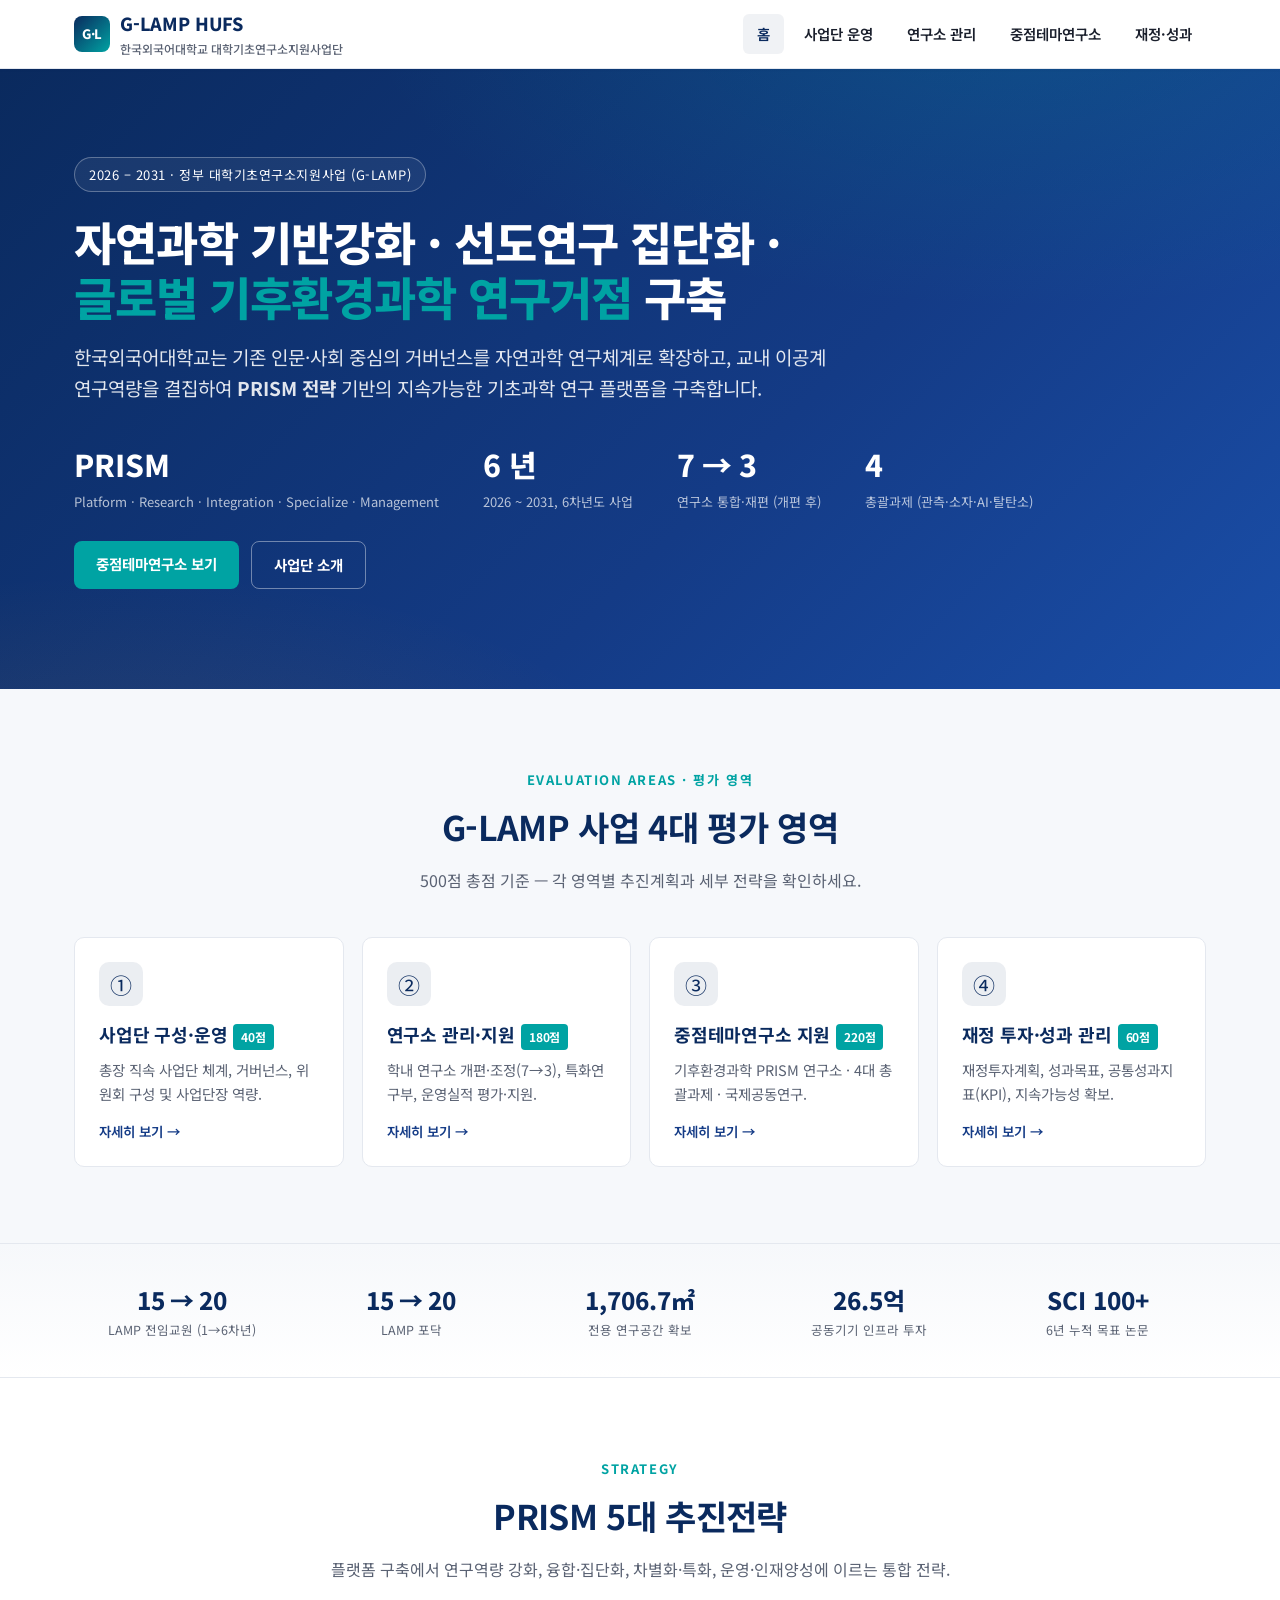
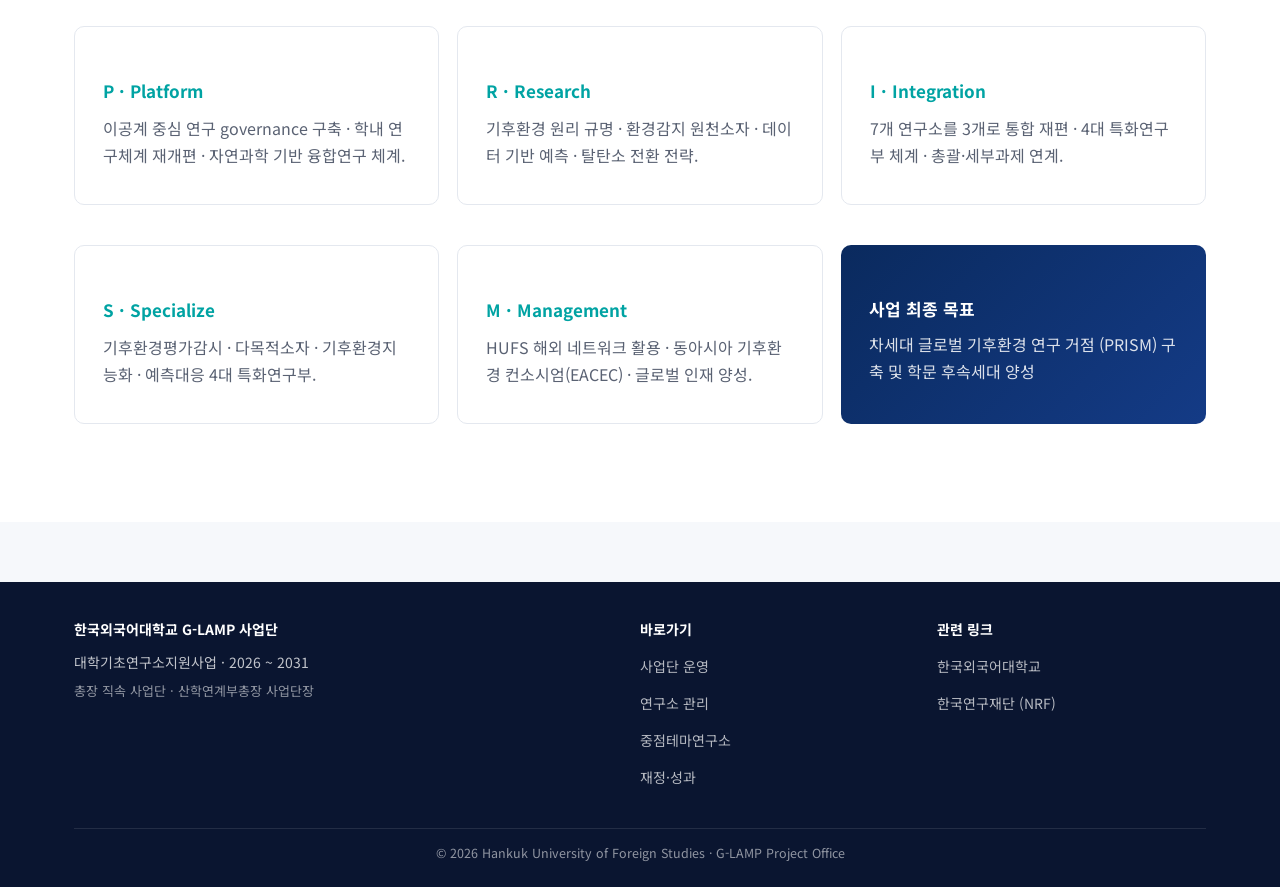
==== index.html @ f925153c "Add G-LAMP HUFS site (index + 4 evaluation area pages) - Hero, PRISM strategy, and 4 evaluation card" ====
<!DOCTYPE html>
<html lang="ko">
<head>
<meta charset="UTF-8" />
<meta name="viewport" content="width=device-width, initial-scale=1.0" />
<title>G-LAMP HUFS · 한국외국어대학교 대학기초연구소지원사업단</title>
<meta name="description" content="한국외국어대학교 G-LAMP 사업단 — 2026년 대학기초연구소지원사업. 기후환경과학 기반 PRISM 연구거점 구축." />
<link rel="preconnect" href="https://fonts.googleapis.com">
<link rel="preconnect" href="https://fonts.gstatic.com" crossorigin>
<link href="https://fonts.googleapis.com/css2?family=Noto+Sans+KR:wght@400;500;700;800&display=swap" rel="stylesheet">
<link rel="stylesheet" href="assets/css/style.css" />
</head>
<body>

<header class="site-header">
  <div class="container nav">
    <a class="brand" href="index.html">
      <span class="brand-mark">G·L</span>
      <span>G-LAMP HUFS<small>한국외국어대학교 대학기초연구소지원사업단</small></span>
    </a>
    <button class="nav-toggle" aria-label="menu">☰</button>
    <nav class="nav-menu">
      <a href="index.html">홈</a>
      <a href="about.html">사업단 운영</a>
      <a href="institutes.html">연구소 관리</a>
      <a href="prism.html">중점테마연구소</a>
      <a href="finance.html">재정·성과</a>
    </nav>
  </div>
</header>

<!-- ============ HERO ============ -->
<section class="hero">
  <div class="container">
    <span class="hero-eyebrow">2026 – 2031 · 정부 대학기초연구소지원사업 (G-LAMP)</span>
    <h1>
      자연과학 기반강화 · 선도연구 집단화 ·<br />
      <span class="accent">글로벌 기후환경과학 연구거점</span> 구축
    </h1>
    <p class="lead">
      한국외국어대학교는 기존 인문·사회 중심의 거버넌스를 자연과학 연구체계로 확장하고,
      교내 이공계 연구역량을 결집하여 <strong>PRISM 전략</strong> 기반의 지속가능한 기초과학 연구 플랫폼을 구축합니다.
    </p>

    <div class="hero-meta">
      <div class="item"><span class="num">PRISM</span><span class="label">Platform · Research · Integration · Specialize · Management</span></div>
      <div class="item"><span class="num">6 년</span><span class="label">2026 ~ 2031, 6차년도 사업</span></div>
      <div class="item"><span class="num">7 → 3</span><span class="label">연구소 통합·재편 (개편 후)</span></div>
      <div class="item"><span class="num">4</span><span class="label">총괄과제 (관측·소자·AI·탈탄소)</span></div>
    </div>

    <div class="btn-group">
      <a class="btn" href="prism.html">중점테마연구소 보기</a>
      <a class="btn ghost" href="about.html">사업단 소개</a>
    </div>
  </div>
</section>

<!-- ============ KEY PILLARS ============ -->
<section class="section">
  <div class="container">
    <div class="section-head">
      <span class="kicker">Evaluation Areas · 평가 영역</span>
      <h2>G-LAMP 사업 4대 평가 영역</h2>
      <p>500점 총점 기준 — 각 영역별 추진계획과 세부 전략을 확인하세요.</p>
    </div>

    <div class="cards">
      <a class="card" href="about.html">
        <div class="ico">①</div>
        <h3>사업단 구성·운영<span class="score">40점</span></h3>
        <p>총장 직속 사업단 체계, 거버넌스, 위원회 구성 및 사업단장 역량.</p>
        <div class="more">자세히 보기 →</div>
      </a>
      <a class="card" href="institutes.html">
        <div class="ico">②</div>
        <h3>연구소 관리·지원<span class="score">180점</span></h3>
        <p>학내 연구소 개편·조정(7→3), 특화연구부, 운영실적 평가·지원.</p>
        <div class="more">자세히 보기 →</div>
      </a>
      <a class="card" href="prism.html">
        <div class="ico">③</div>
        <h3>중점테마연구소 지원<span class="score">220점</span></h3>
        <p>기후환경과학 PRISM 연구소 · 4대 총괄과제 · 국제공동연구.</p>
        <div class="more">자세히 보기 →</div>
      </a>
      <a class="card" href="finance.html">
        <div class="ico">④</div>
        <h3>재정 투자·성과 관리<span class="score">60점</span></h3>
        <p>재정투자계획, 성과목표, 공통성과지표(KPI), 지속가능성 확보.</p>
        <div class="more">자세히 보기 →</div>
      </a>
    </div>
  </div>
</section>

<!-- ============ STRIP STATS ============ -->
<section class="strip">
  <div class="container">
    <div class="strip-grid">
      <div class="it"><div class="n">15 → 20</div><div class="l">LAMP 전임교원 (1→6차년)</div></div>
      <div class="it"><div class="n">15 → 20</div><div class="l">LAMP 포닥</div></div>
      <div class="it"><div class="n">1,706.7㎡</div><div class="l">전용 연구공간 확보</div></div>
      <div class="it"><div class="n">26.5억</div><div class="l">공동기기 인프라 투자</div></div>
      <div class="it"><div class="n">SCI 100+</div><div class="l">6년 누적 목표 논문</div></div>
    </div>
  </div>
</section>

<!-- ============ PRISM strategy ============ -->
<section class="section alt">
  <div class="container">
    <div class="section-head">
      <span class="kicker">Strategy</span>
      <h2>PRISM 5대 추진전략</h2>
      <p>플랫폼 구축에서 연구역량 강화, 융합·집단화, 차별화·특화, 운영·인재양성에 이르는 통합 전략.</p>
    </div>
    <div class="grid-3">
      <div class="block">
        <h3 style="color:var(--c-accent)">P · Platform</h3>
        <p class="muted">이공계 중심 연구 governance 구축 · 학내 연구체계 재개편 · 자연과학 기반 융합연구 체계.</p>
      </div>
      <div class="block">
        <h3 style="color:var(--c-accent)">R · Research</h3>
        <p class="muted">기후환경 원리 규명 · 환경감지 원천소자 · 데이터 기반 예측 · 탈탄소 전환 전략.</p>
      </div>
      <div class="block">
        <h3 style="color:var(--c-accent)">I · Integration</h3>
        <p class="muted">7개 연구소를 3개로 통합 재편 · 4대 특화연구부 체계 · 총괄·세부과제 연계.</p>
      </div>
      <div class="block">
        <h3 style="color:var(--c-accent)">S · Specialize</h3>
        <p class="muted">기후환경평가감시 · 다목적소자 · 기후환경지능화 · 예측대응 4대 특화연구부.</p>
      </div>
      <div class="block">
        <h3 style="color:var(--c-accent)">M · Management</h3>
        <p class="muted">HUFS 해외 네트워크 활용 · 동아시아 기후환경 컨소시엄(EACEC) · 글로벌 인재 양성.</p>
      </div>
      <div class="block" style="background:linear-gradient(135deg,#0a2a5e,#143b86);color:#fff;border:0">
        <h3 style="color:#fff;border:0;margin-bottom:8px">사업 최종 목표</h3>
        <p style="color:rgba(255,255,255,0.85);margin:0">차세대 글로벌 기후환경 연구 거점 (PRISM) 구축 및 학문 후속세대 양성</p>
      </div>
    </div>
  </div>
</section>

<!-- ============ Footer ============ -->
<footer class="site-footer">
  <div class="container">
    <div class="ft-grid">
      <div>
        <h4>한국외국어대학교 G-LAMP 사업단</h4>
        <p style="margin:0 0 6px">대학기초연구소지원사업 · 2026 ~ 2031</p>
        <p class="muted" style="color:rgba(255,255,255,0.55);font-size:13px;margin:0">총장 직속 사업단 · 산학연계부총장 사업단장</p>
      </div>
      <div>
        <h4>바로가기</h4>
        <p><a href="about.html">사업단 운영</a></p>
        <p><a href="institutes.html">연구소 관리</a></p>
        <p><a href="prism.html">중점테마연구소</a></p>
        <p><a href="finance.html">재정·성과</a></p>
      </div>
      <div>
        <h4>관련 링크</h4>
        <p><a href="https://www.hufs.ac.kr" target="_blank" rel="noopener">한국외국어대학교</a></p>
        <p><a href="https://www.nrf.re.kr" target="_blank" rel="noopener">한국연구재단 (NRF)</a></p>
      </div>
    </div>
    <div class="copy">© 2026 Hankuk University of Foreign Studies · G-LAMP Project Office</div>
  </div>
</footer>

<script src="assets/js/main.js"></script>
</body>
</html>
---- assets/css/style.css ----
/* ========= G-LAMP HUFS — Base ========= */
:root {
  --c-primary: #0a2a5e;       /* HUFS deep navy */
  --c-primary-2: #143b86;
  --c-accent: #00a3a3;        /* teal accent (climate/env feel) */
  --c-accent-2: #f5a623;      /* warm highlight */
  --c-bg: #f6f8fb;
  --c-surface: #ffffff;
  --c-text: #1a1f2c;
  --c-muted: #5a6273;
  --c-border: #e4e8ef;
  --shadow-sm: 0 1px 3px rgba(10, 42, 94, 0.06);
  --shadow-md: 0 4px 16px rgba(10, 42, 94, 0.08);
  --radius: 10px;
  --max: 1180px;
}

* { box-sizing: border-box; }
html { scroll-behavior: smooth; }
body {
  margin: 0;
  font-family: "Noto Sans KR", -apple-system, BlinkMacSystemFont, "Segoe UI", Pretendard, Arial, sans-serif;
  color: var(--c-text);
  background: var(--c-bg);
  line-height: 1.65;
  font-size: 16px;
  -webkit-font-smoothing: antialiased;
}
a { color: var(--c-primary-2); text-decoration: none; }
a:hover { text-decoration: underline; }

.container { max-width: var(--max); margin: 0 auto; padding: 0 24px; }

/* ========= Header / Nav ========= */
.site-header {
  background: var(--c-surface);
  border-bottom: 1px solid var(--c-border);
  position: sticky; top: 0; z-index: 50;
  box-shadow: var(--shadow-sm);
}
.nav {
  display: flex; align-items: center; justify-content: space-between;
  height: 68px;
}
.brand {
  display: flex; align-items: center; gap: 10px;
  font-weight: 800; color: var(--c-primary);
  font-size: 18px; letter-spacing: -0.01em;
}
.brand-mark {
  width: 36px; height: 36px; border-radius: 8px;
  background: linear-gradient(135deg, var(--c-primary) 0%, var(--c-accent) 100%);
  color: #fff; display: grid; place-items: center; font-weight: 800; font-size: 13px;
}
.brand small { display: block; font-weight: 500; color: var(--c-muted); font-size: 12px; letter-spacing: 0; }
.nav-menu { display: flex; gap: 6px; align-items: center; }
.nav-menu a {
  color: var(--c-text); padding: 8px 14px; border-radius: 6px;
  font-size: 14.5px; font-weight: 600;
}
.nav-menu a:hover { background: var(--c-bg); text-decoration: none; }
.nav-menu a.active { color: var(--c-primary); background: rgba(10,42,94,0.06); }
.nav-toggle { display: none; background: none; border: 0; font-size: 22px; cursor: pointer; color: var(--c-primary); }

@media (max-width: 880px) {
  .nav-menu {
    position: absolute; top: 68px; left: 0; right: 0;
    flex-direction: column; background: var(--c-surface);
    border-bottom: 1px solid var(--c-border);
    padding: 12px 24px; gap: 0; display: none;
  }
  .nav-menu.open { display: flex; }
  .nav-menu a { padding: 12px 8px; width: 100%; }
  .nav-toggle { display: block; }
}

/* ========= Hero ========= */
.hero {
  background:
    radial-gradient(1100px 500px at 80% -10%, rgba(0,163,163,0.20), transparent 60%),
    radial-gradient(900px 400px at 10% 120%, rgba(245,166,35,0.10), transparent 60%),
    linear-gradient(135deg, #0a2a5e 0%, #143b86 60%, #1a4ea8 100%);
  color: #fff; padding: 88px 0 100px; position: relative; overflow: hidden;
}
.hero-eyebrow {
  display: inline-block; padding: 6px 14px; border: 1px solid rgba(255,255,255,0.3);
  border-radius: 999px; font-size: 13px; letter-spacing: 0.04em; margin-bottom: 22px;
  background: rgba(255,255,255,0.06);
}
.hero h1 {
  font-size: clamp(28px, 4.4vw, 46px); line-height: 1.18; margin: 0 0 18px;
  font-weight: 800; letter-spacing: -0.02em;
}
.hero h1 .accent { color: var(--c-accent); }
.hero p.lead {
  font-size: clamp(16px, 1.8vw, 19px); max-width: 760px; color: rgba(255,255,255,0.88);
  margin: 0 0 36px;
}
.hero-meta { display: flex; flex-wrap: wrap; gap: 30px 44px; }
.hero-meta .item .num { display: block; font-size: 30px; font-weight: 800; color: #fff; }
.hero-meta .item .label { display: block; font-size: 13px; color: rgba(255,255,255,0.7); margin-top: 2px; }

/* ========= Section ========= */
.section { padding: 76px 0; }
.section.alt { background: var(--c-surface); }
.section-head { text-align: center; margin-bottom: 44px; }
.section-head .kicker {
  display: inline-block; color: var(--c-accent); font-weight: 700;
  font-size: 13px; letter-spacing: 0.12em; text-transform: uppercase;
}
.section-head h2 {
  font-size: clamp(24px, 3vw, 34px); margin: 8px 0 12px;
  letter-spacing: -0.02em; color: var(--c-primary);
}
.section-head p { color: var(--c-muted); max-width: 720px; margin: 0 auto; }

/* ========= Cards ========= */
.cards { display: grid; grid-template-columns: repeat(4, 1fr); gap: 18px; }
@media (max-width: 980px) { .cards { grid-template-columns: repeat(2, 1fr); } }
@media (max-width: 560px) { .cards { grid-template-columns: 1fr; } }

.card {
  background: var(--c-surface); border: 1px solid var(--c-border);
  border-radius: var(--radius); padding: 24px; transition: all .2s ease;
  display: block; color: inherit;
}
.card:hover {
  transform: translateY(-3px); box-shadow: var(--shadow-md);
  border-color: rgba(10,42,94,0.20); text-decoration: none;
}
.card .ico {
  width: 44px; height: 44px; border-radius: 10px; display: grid; place-items: center;
  background: rgba(10,42,94,0.08); color: var(--c-primary);
  font-size: 22px; margin-bottom: 14px;
}
.card h3 { margin: 0 0 8px; font-size: 18px; color: var(--c-primary); letter-spacing: -0.01em; }
.card .score {
  display: inline-block; background: var(--c-accent); color: #fff; font-size: 12px;
  font-weight: 700; padding: 3px 8px; border-radius: 4px; margin-left: 6px;
}
.card p { margin: 0; font-size: 14.5px; color: var(--c-muted); }
.card .more { margin-top: 14px; font-size: 13.5px; color: var(--c-primary-2); font-weight: 600; }

/* ========= Highlight strip ========= */
.strip {
  background: linear-gradient(180deg, var(--c-bg), var(--c-surface));
  border-top: 1px solid var(--c-border); border-bottom: 1px solid var(--c-border);
}
.strip-grid {
  display: grid; grid-template-columns: repeat(5, 1fr); gap: 12px; padding: 36px 0;
  text-align: center;
}
@media (max-width: 880px) { .strip-grid { grid-template-columns: repeat(2, 1fr); } }
.strip-grid .it .n { font-size: 24px; font-weight: 800; color: var(--c-primary); }
.strip-grid .it .l { font-size: 12.5px; color: var(--c-muted); }

/* ========= Sub page hero ========= */
.subhero {
  background: linear-gradient(135deg, #0a2a5e 0%, #143b86 100%);
  color: #fff; padding: 56px 0 64px;
}
.subhero .kicker { color: var(--c-accent); font-size: 13px; letter-spacing: 0.12em; font-weight: 700; text-transform: uppercase; }
.subhero h1 { margin: 8px 0 8px; font-size: clamp(24px, 3.6vw, 36px); letter-spacing: -0.02em; }
.subhero p { color: rgba(255,255,255,0.85); margin: 0; max-width: 760px; }
.subhero .badge {
  display: inline-block; background: var(--c-accent); color: #fff;
  padding: 4px 10px; border-radius: 4px; font-weight: 700; font-size: 13px; margin-left: 8px;
}

/* ========= Content blocks ========= */
.block { background: var(--c-surface); border: 1px solid var(--c-border); border-radius: var(--radius); padding: 28px; margin-bottom: 22px; }
.block h2 { margin-top: 0; color: var(--c-primary); font-size: 22px; letter-spacing: -0.01em; border-bottom: 2px solid var(--c-primary); padding-bottom: 10px; margin-bottom: 18px; }
.block h3 { color: var(--c-primary-2); font-size: 17px; margin: 22px 0 10px; }
.block ul, .block ol { padding-left: 22px; margin: 8px 0; }
.block li { margin: 6px 0; }
.block p { margin: 8px 0; }

/* ========= Tables ========= */
table.t {
  width: 100%; border-collapse: collapse; margin: 14px 0;
  font-size: 14.5px; background: var(--c-surface);
}
table.t th, table.t td {
  border: 1px solid var(--c-border); padding: 10px 12px; text-align: left;
  vertical-align: top;
}
table.t thead th { background: var(--c-primary); color: #fff; font-weight: 700; }
table.t tbody tr:nth-child(even) { background: #fafbfd; }
.table-wrap { overflow-x: auto; }

/* ========= Tags / Pills ========= */
.tag {
  display: inline-block; padding: 4px 10px; background: rgba(10,42,94,0.08);
  color: var(--c-primary); border-radius: 999px; font-size: 12.5px; font-weight: 600; margin: 2px;
}
.tag.accent { background: rgba(0,163,163,0.15); color: #007878; }
.tag.warn { background: rgba(245,166,35,0.20); color: #b67500; }

/* ========= Grid layouts ========= */
.grid-2 { display: grid; grid-template-columns: 1fr 1fr; gap: 18px; }
.grid-3 { display: grid; grid-template-columns: repeat(3, 1fr); gap: 18px; }
@media (max-width: 800px) {
  .grid-2, .grid-3 { grid-template-columns: 1fr; }
}
.kpi {
  background: linear-gradient(180deg, #fff, #f9fbfe);
  border: 1px solid var(--c-border); border-radius: var(--radius);
  padding: 18px 20px;
}
.kpi .num { font-size: 26px; font-weight: 800; color: var(--c-primary); }
.kpi .label { font-size: 13px; color: var(--c-muted); margin-top: 4px; }

/* ========= Timeline ========= */
.timeline { position: relative; margin: 20px 0; padding-left: 28px; }
.timeline::before {
  content: ""; position: absolute; left: 8px; top: 0; bottom: 0;
  width: 2px; background: var(--c-primary);
}
.timeline .item { position: relative; margin-bottom: 22px; }
.timeline .item::before {
  content: ""; position: absolute; left: -25px; top: 6px;
  width: 12px; height: 12px; border-radius: 50%;
  background: var(--c-accent); border: 2px solid var(--c-primary);
}
.timeline .year { font-weight: 800; color: var(--c-primary); margin-bottom: 2px; }
.timeline .desc { font-size: 14.5px; color: var(--c-muted); }

/* ========= Footer ========= */
.site-footer {
  background: #0a1530; color: rgba(255,255,255,0.75);
  padding: 36px 0 24px; margin-top: 60px; font-size: 14px;
}
.site-footer .ft-grid {
  display: grid; grid-template-columns: 2fr 1fr 1fr; gap: 28px;
}
@media (max-width: 760px) { .site-footer .ft-grid { grid-template-columns: 1fr; } }
.site-footer h4 { color: #fff; margin: 0 0 10px; font-size: 14px; }
.site-footer a { color: rgba(255,255,255,0.7); }
.site-footer a:hover { color: #fff; }
.site-footer .copy {
  border-top: 1px solid rgba(255,255,255,0.1); padding-top: 14px; margin-top: 24px;
  font-size: 12.5px; color: rgba(255,255,255,0.55); text-align: center;
}

/* ========= Misc ========= */
.muted { color: var(--c-muted); }
.center { text-align: center; }
.btn {
  display: inline-block; background: var(--c-accent); color: #fff;
  padding: 11px 22px; border-radius: 8px; font-weight: 700; font-size: 14.5px;
  border: 0; cursor: pointer; transition: all .2s ease;
}
.btn:hover { background: #008989; text-decoration: none; transform: translateY(-1px); }
.btn.ghost { background: transparent; border: 1px solid rgba(255,255,255,0.4); color: #fff; }
.btn.ghost:hover { background: rgba(255,255,255,0.1); }
.btn-group { display: flex; gap: 12px; flex-wrap: wrap; margin-top: 28px; }
hr.sep { border: 0; height: 1px; background: var(--c-border); margin: 24px 0; }
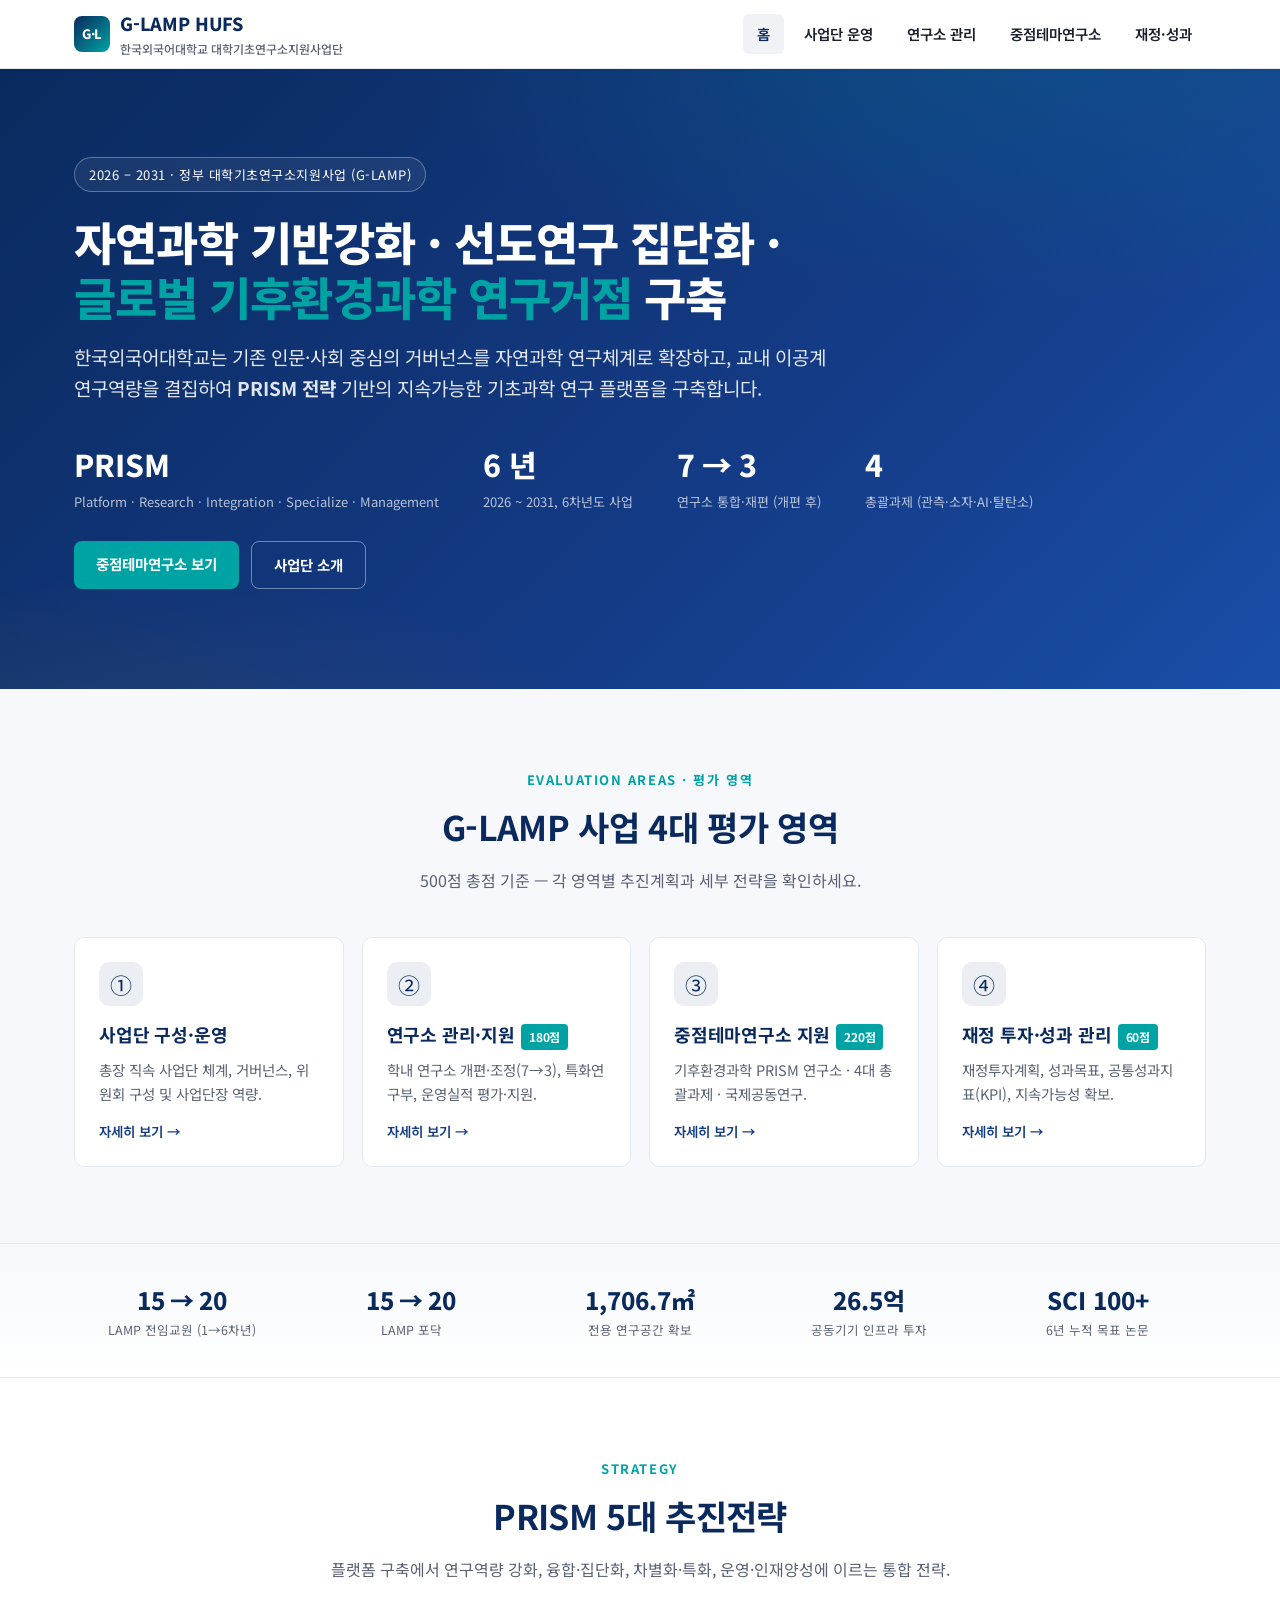
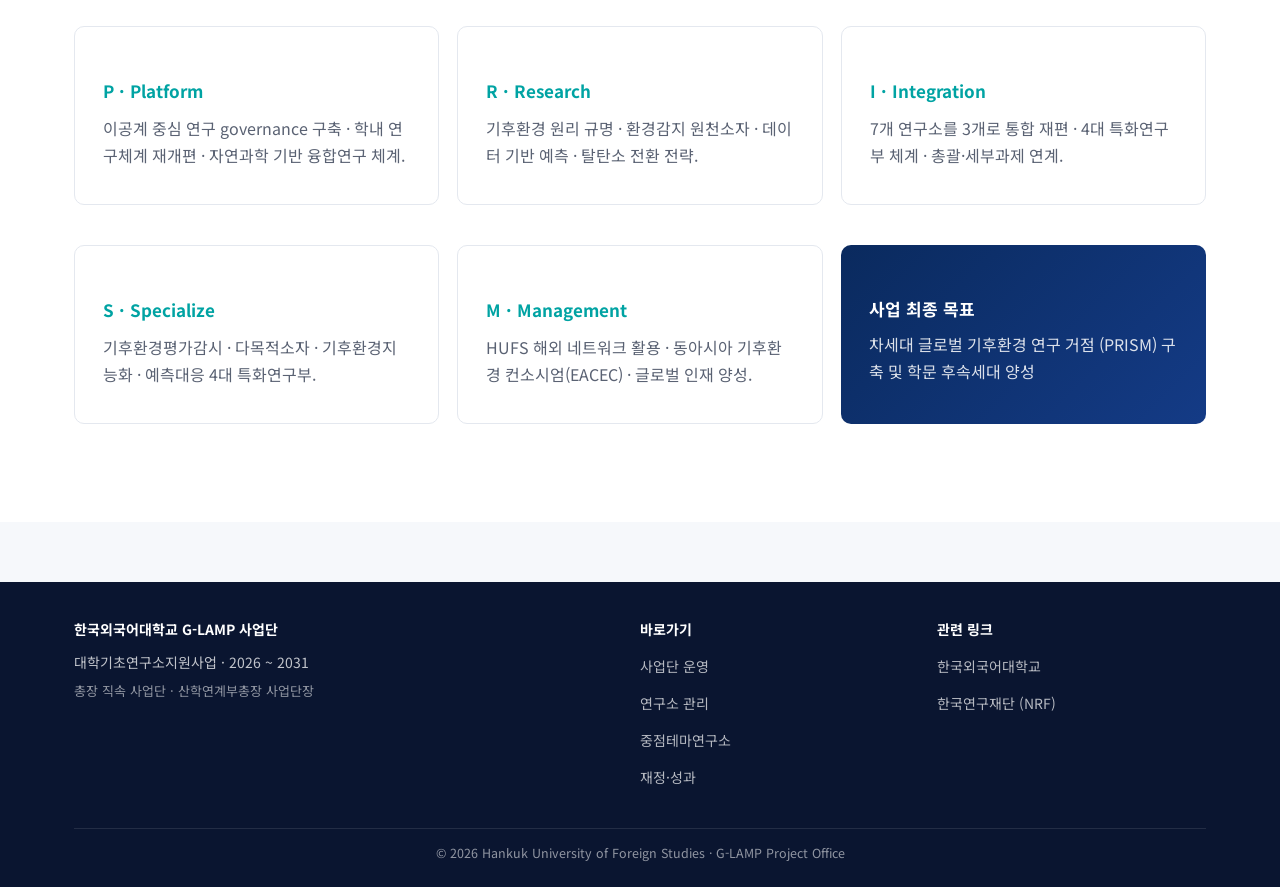
==== commit c57bbb21: "update index.html" ====
--- a/index.html
+++ b/index.html
@@ -68,7 +68,8 @@
     <div class="cards">
       <a class="card" href="about.html">
         <div class="ico">①</div>
-        <h3>사업단 구성·운영<span class="score">40점</span></h3>
+        <h3>사업단 구성·운영</h3>
+<!-- <span class="score">40점</span></h3> -->
         <p>총장 직속 사업단 체계, 거버넌스, 위원회 구성 및 사업단장 역량.</p>
         <div class="more">자세히 보기 →</div>
       </a>
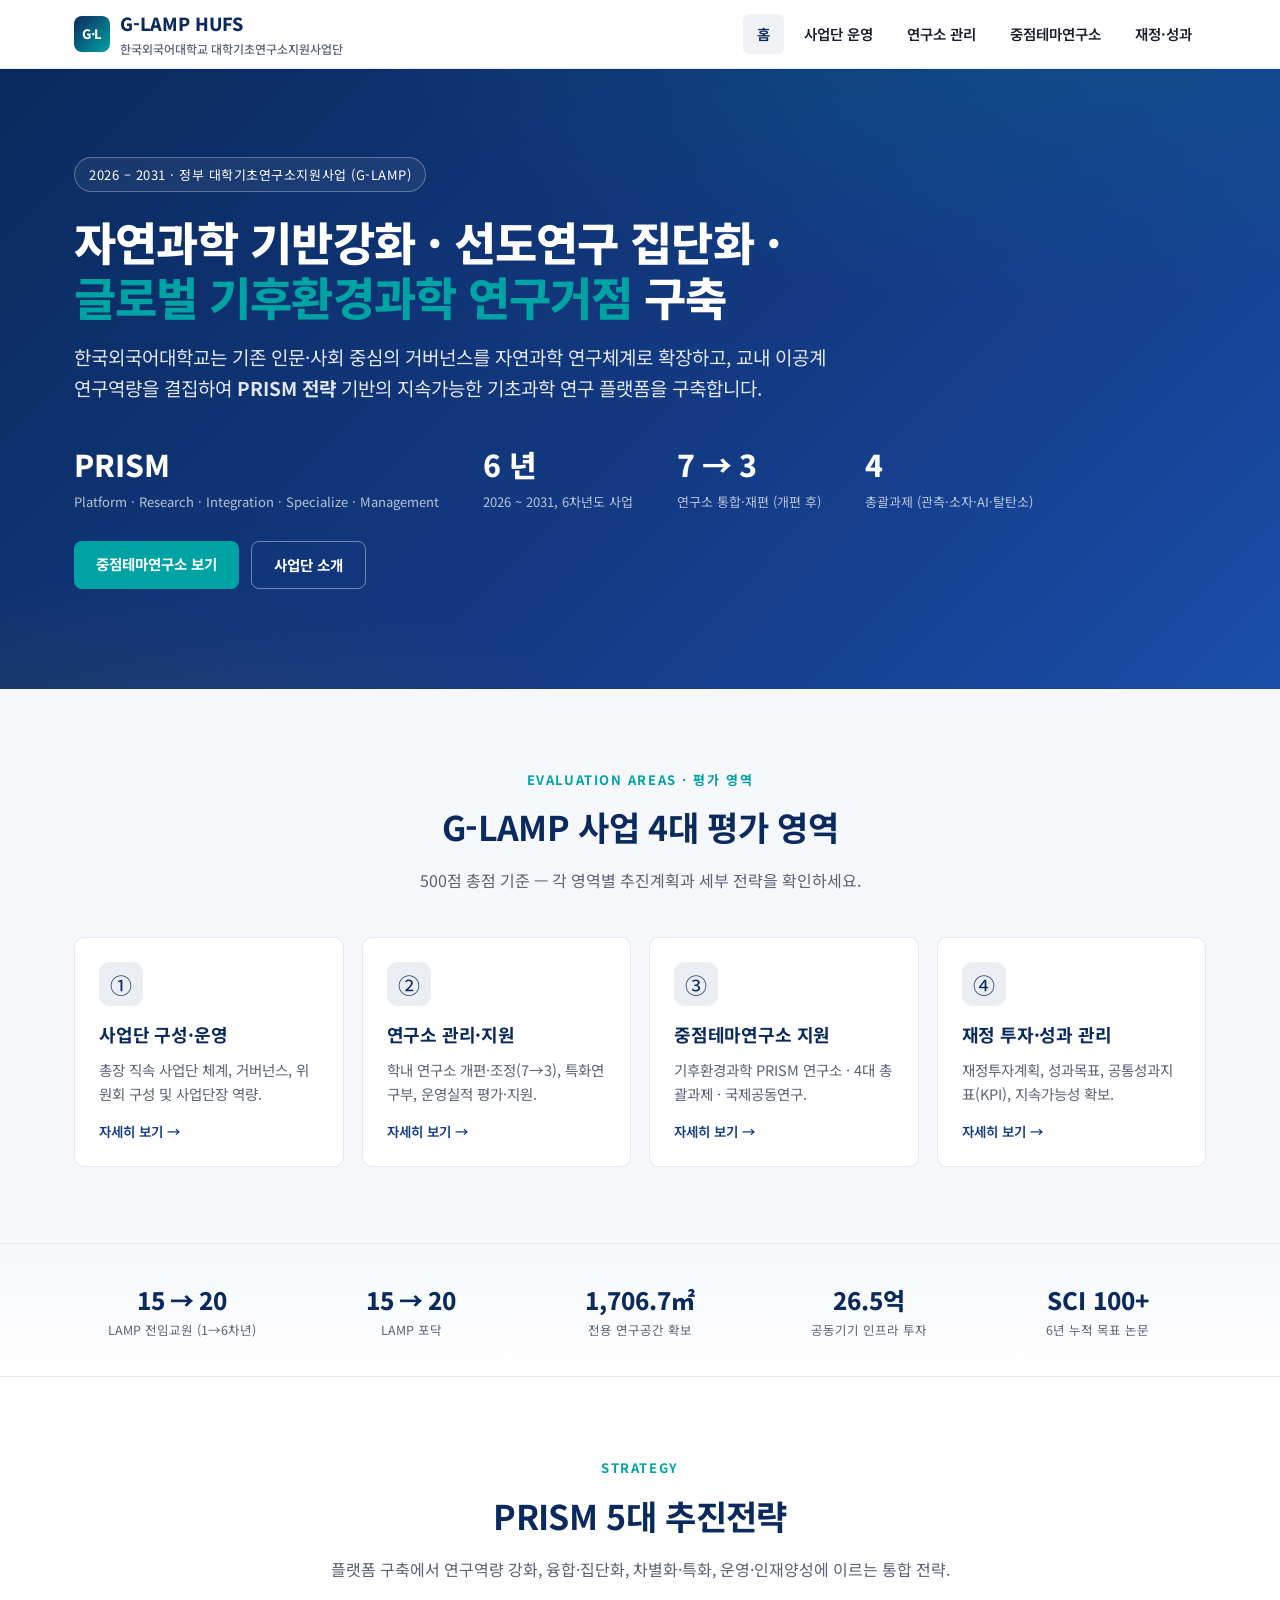
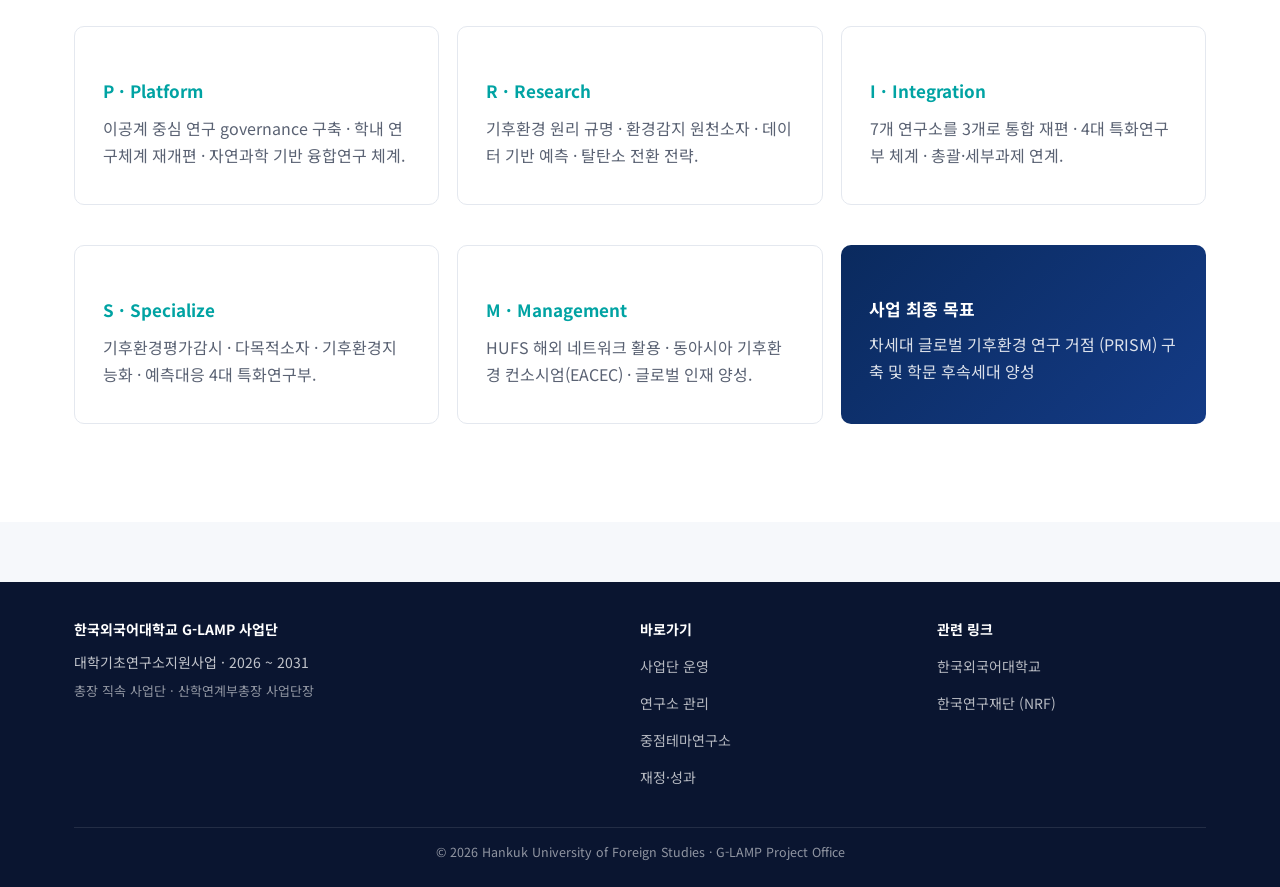
==== commit 1866a1f1: "update html files" ====
--- a/index.html
+++ b/index.html
@@ -75,19 +75,22 @@
       </a>
       <a class="card" href="institutes.html">
         <div class="ico">②</div>
-        <h3>연구소 관리·지원<span class="score">180점</span></h3>
+        <h3>연구소 관리·지원</h3>
+<!-- <span class="score">180점</span> -->
         <p>학내 연구소 개편·조정(7→3), 특화연구부, 운영실적 평가·지원.</p>
         <div class="more">자세히 보기 →</div>
       </a>
       <a class="card" href="prism.html">
         <div class="ico">③</div>
-        <h3>중점테마연구소 지원<span class="score">220점</span></h3>
+        <h3>중점테마연구소 지원</h3>
+<!-- <span class="score">220점</span> -->
         <p>기후환경과학 PRISM 연구소 · 4대 총괄과제 · 국제공동연구.</p>
         <div class="more">자세히 보기 →</div>
       </a>
       <a class="card" href="finance.html">
         <div class="ico">④</div>
-        <h3>재정 투자·성과 관리<span class="score">60점</span></h3>
+        <h3>재정 투자·성과 관리</h3>
+<!-- <span class="score">60점</span> -->
         <p>재정투자계획, 성과목표, 공통성과지표(KPI), 지속가능성 확보.</p>
         <div class="more">자세히 보기 →</div>
       </a>
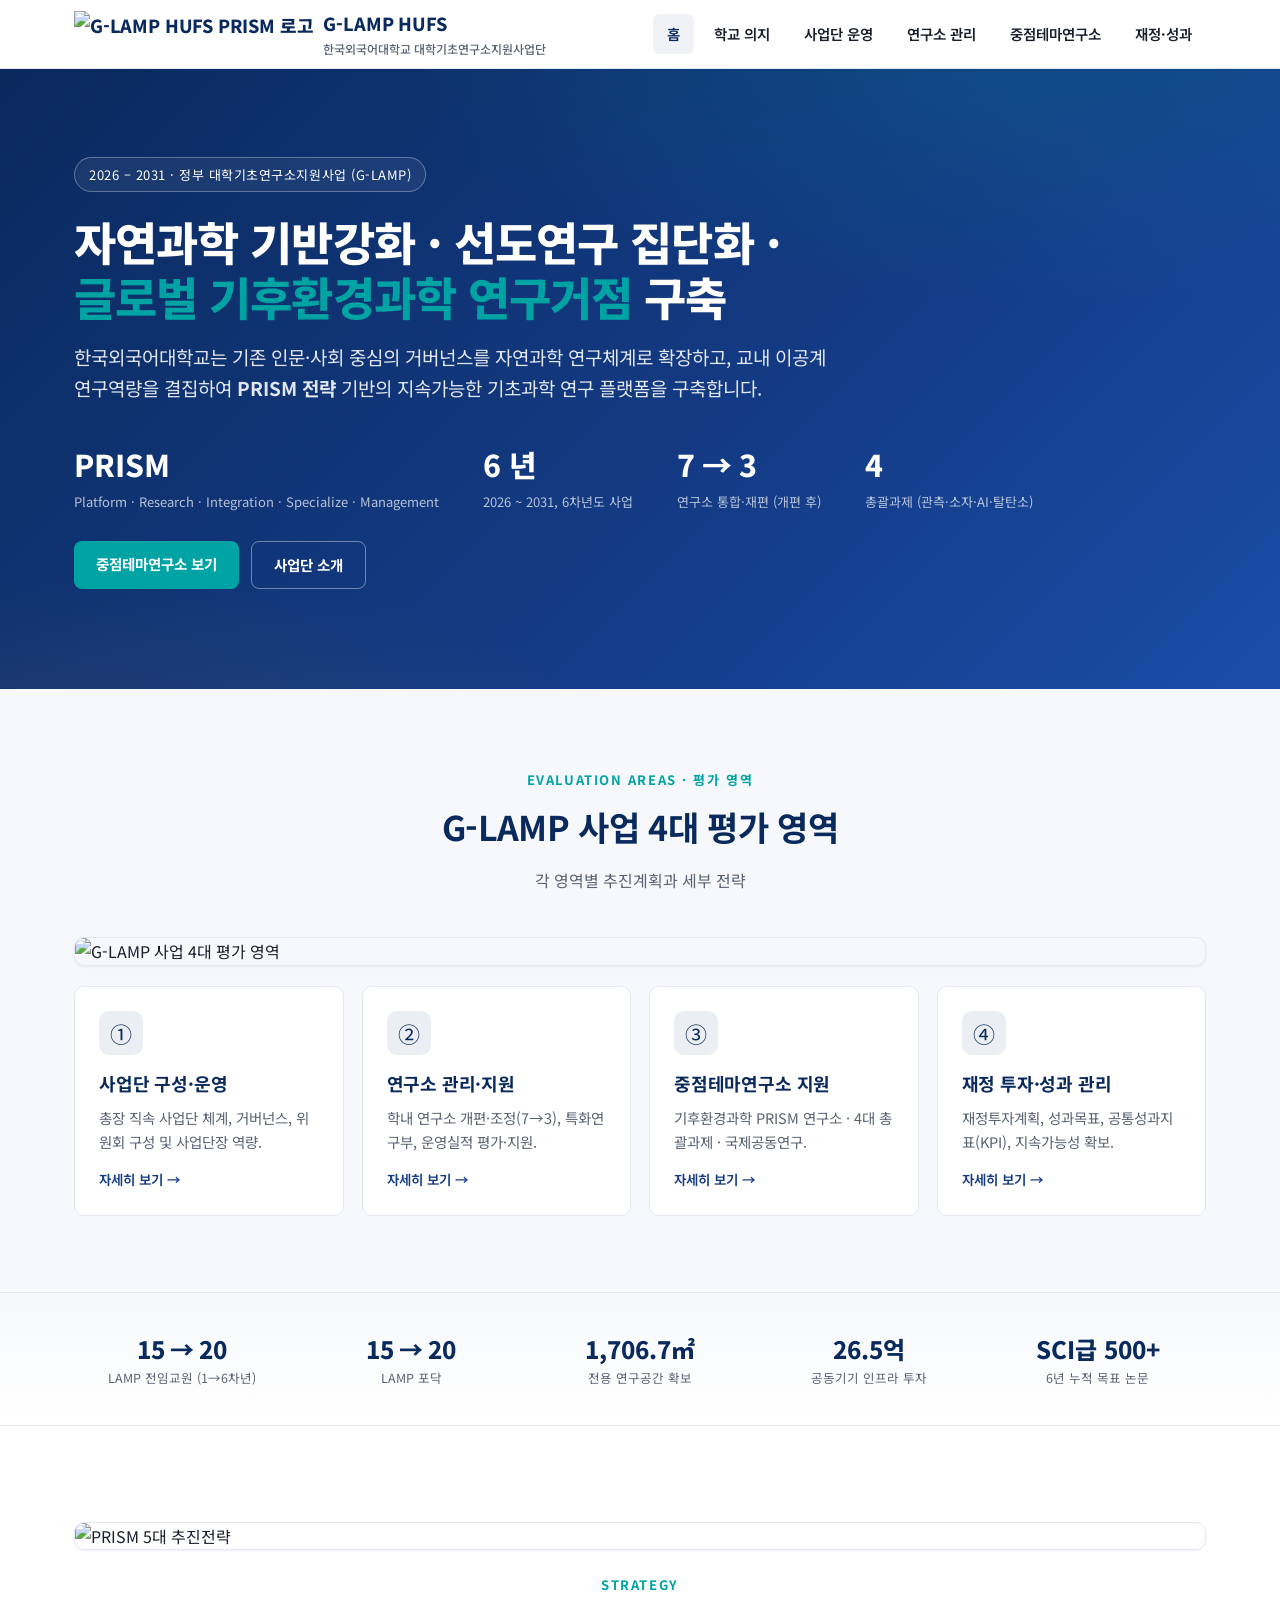
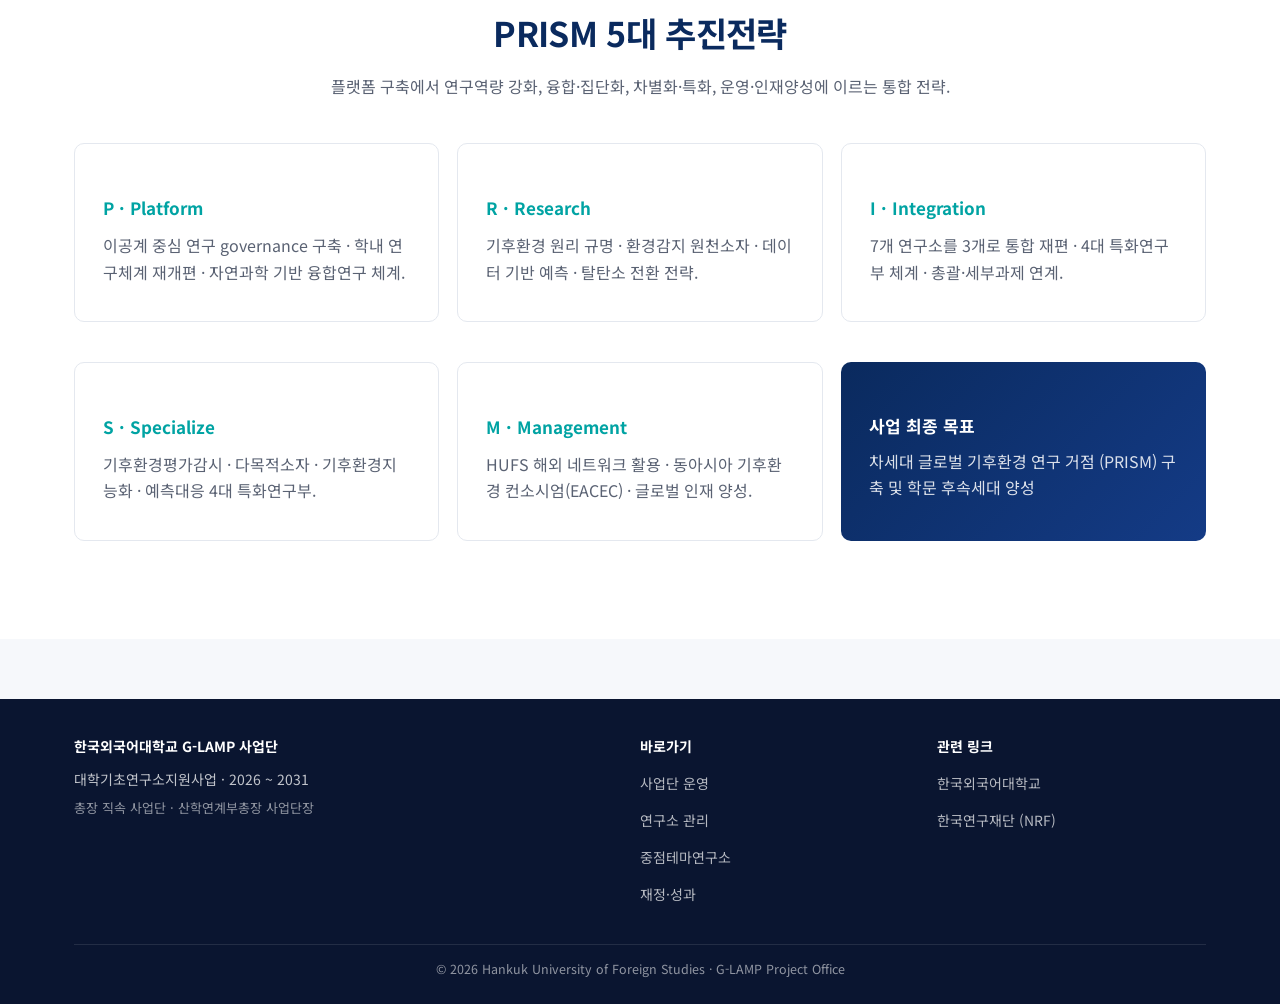
==== commit d991ca16: "add will.html, add images, and update content based on Kyowon's feedback" ====
--- a/index.html
+++ b/index.html
@@ -15,12 +15,13 @@
 <header class="site-header">
   <div class="container nav">
     <a class="brand" href="index.html">
-      <span class="brand-mark">G·L</span>
+      <img class="brand-logo" src="assets/img/logo_prism_tight.png" alt="G-LAMP HUFS PRISM 로고" />
       <span>G-LAMP HUFS<small>한국외국어대학교 대학기초연구소지원사업단</small></span>
     </a>
     <button class="nav-toggle" aria-label="menu">☰</button>
     <nav class="nav-menu">
       <a href="index.html">홈</a>
+      <a href="will.html">학교 의지</a>
       <a href="about.html">사업단 운영</a>
       <a href="institutes.html">연구소 관리</a>
       <a href="prism.html">중점테마연구소</a>
@@ -62,8 +63,10 @@
     <div class="section-head">
       <span class="kicker">Evaluation Areas · 평가 영역</span>
       <h2>G-LAMP 사업 4대 평가 영역</h2>
-      <p>500점 총점 기준 — 각 영역별 추진계획과 세부 전략을 확인하세요.</p>
+      <p>각 영역별 추진계획과 세부 전략</p>
     </div>
+
+    <img class="fig" src="assets/img/fig1.png" alt="G-LAMP 사업 4대 평가 영역" />
 
     <div class="cards">
       <a class="card" href="about.html">
@@ -106,7 +109,7 @@
       <div class="it"><div class="n">15 → 20</div><div class="l">LAMP 포닥</div></div>
       <div class="it"><div class="n">1,706.7㎡</div><div class="l">전용 연구공간 확보</div></div>
       <div class="it"><div class="n">26.5억</div><div class="l">공동기기 인프라 투자</div></div>
-      <div class="it"><div class="n">SCI 100+</div><div class="l">6년 누적 목표 논문</div></div>
+      <div class="it"><div class="n">SCI급 500+</div><div class="l">6년 누적 목표 논문</div></div>
     </div>
   </div>
 </section>
@@ -114,6 +117,7 @@
 <!-- ============ PRISM strategy ============ -->
 <section class="section alt">
   <div class="container">
+    <img class="fig" src="assets/img/fig2.png" alt="PRISM 5대 추진전략" />
     <div class="section-head">
       <span class="kicker">Strategy</span>
       <h2>PRISM 5대 추진전략</h2>
--- a/assets/css/style.css
+++ b/assets/css/style.css
@@ -52,6 +52,7 @@
   background: linear-gradient(135deg, var(--c-primary) 0%, var(--c-accent) 100%);
   color: #fff; display: grid; place-items: center; font-weight: 800; font-size: 13px;
 }
+.brand-logo { height: 46px; width: auto; display: block; }
 .brand small { display: block; font-weight: 500; color: var(--c-muted); font-size: 12px; letter-spacing: 0; }
 .nav-menu { display: flex; gap: 6px; align-items: center; }
 .nav-menu a {
@@ -242,6 +243,12 @@
   font-size: 12.5px; color: rgba(255,255,255,0.55); text-align: center;
 }
 
+/* ========= Figures ========= */
+.fig {
+  display: block; max-width: 100%; height: auto; margin: 20px auto;
+  border-radius: var(--radius); border: 1px solid var(--c-border); box-shadow: var(--shadow-sm);
+}
+
 /* ========= Misc ========= */
 .muted { color: var(--c-muted); }
 .center { text-align: center; }
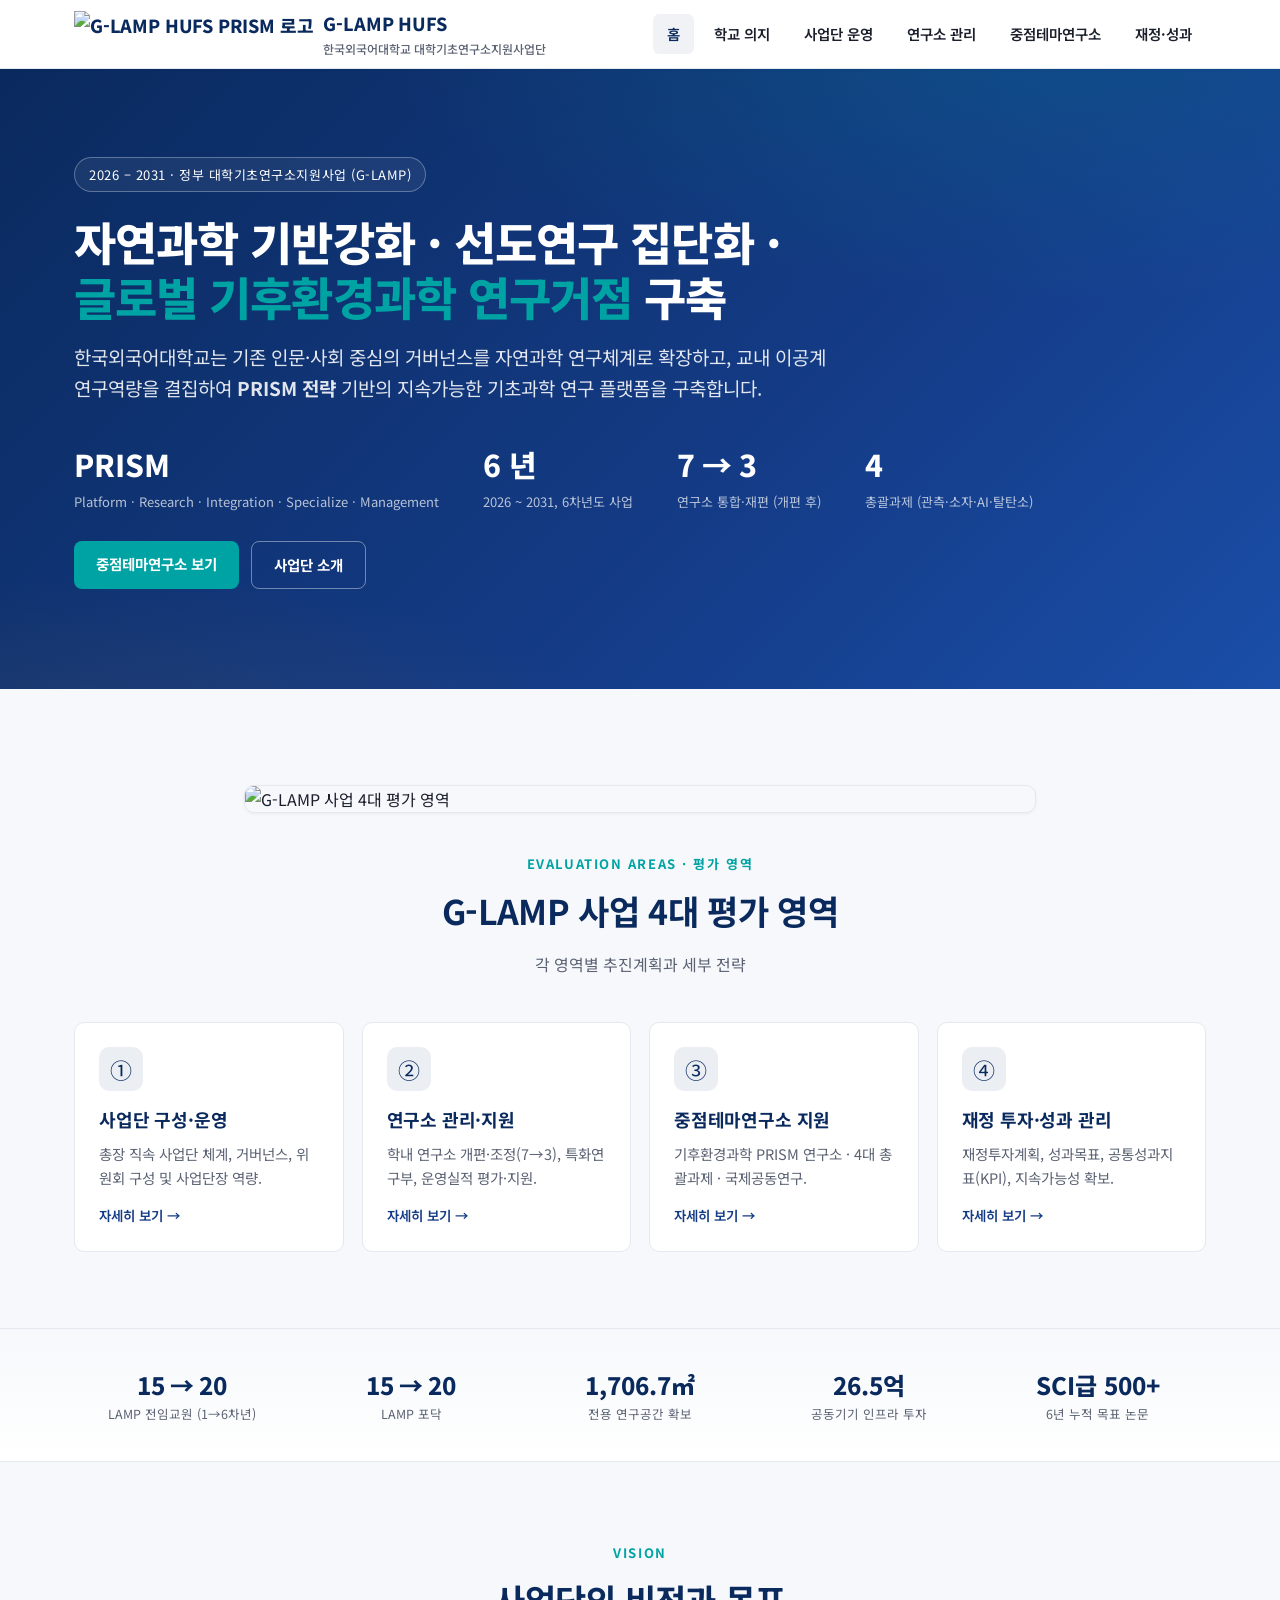
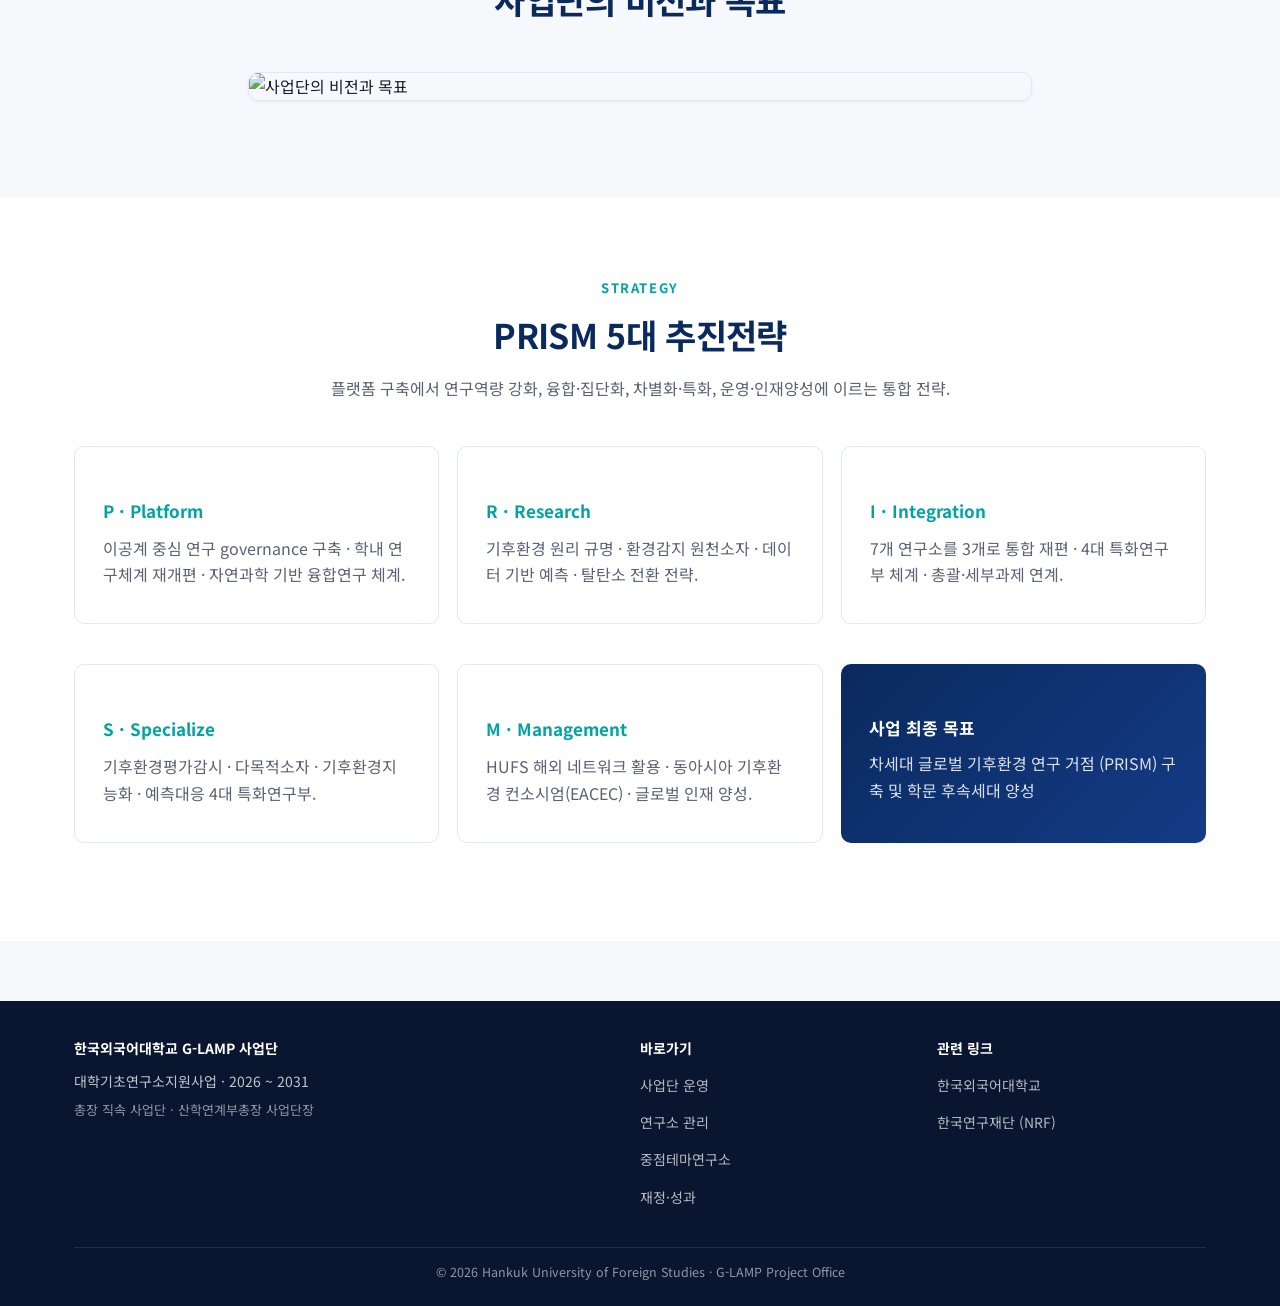
==== commit 71afce2f: "make minor adjustments and edit image sizes" ====
--- a/index.html
+++ b/index.html
@@ -60,13 +60,13 @@
 <!-- ============ KEY PILLARS ============ -->
 <section class="section">
   <div class="container">
+    <img class="fig fig-70" src="assets/img/fig1.png" alt="G-LAMP 사업 4대 평가 영역" style="margin-bottom: 36px;" />
+
     <div class="section-head">
       <span class="kicker">Evaluation Areas · 평가 영역</span>
       <h2>G-LAMP 사업 4대 평가 영역</h2>
       <p>각 영역별 추진계획과 세부 전략</p>
     </div>
-
-    <img class="fig" src="assets/img/fig1.png" alt="G-LAMP 사업 4대 평가 영역" />
 
     <div class="cards">
       <a class="card" href="about.html">
@@ -114,10 +114,20 @@
   </div>
 </section>
 
+<!-- ============ VISION ============ -->
+<section class="section">
+  <div class="container">
+    <div class="section-head">
+      <span class="kicker">Vision</span>
+      <h2>사업단의 비전과 목표</h2>
+    </div>
+    <img class="fig fig-130" src="assets/img/fig2.png" alt="사업단의 비전과 목표" />
+  </div>
+</section>
+
 <!-- ============ PRISM strategy ============ -->
 <section class="section alt">
   <div class="container">
-    <img class="fig" src="assets/img/fig2.png" alt="PRISM 5대 추진전략" />
     <div class="section-head">
       <span class="kicker">Strategy</span>
       <h2>PRISM 5대 추진전략</h2>
--- a/assets/css/style.css
+++ b/assets/css/style.css
@@ -248,6 +248,8 @@
   display: block; max-width: 100%; height: auto; margin: 20px auto;
   border-radius: var(--radius); border: 1px solid var(--c-border); box-shadow: var(--shadow-sm);
 }
+.fig.fig-70 { max-width: 70%; }
+.fig.fig-130 { width: 784px; }
 
 /* ========= Misc ========= */
 .muted { color: var(--c-muted); }
